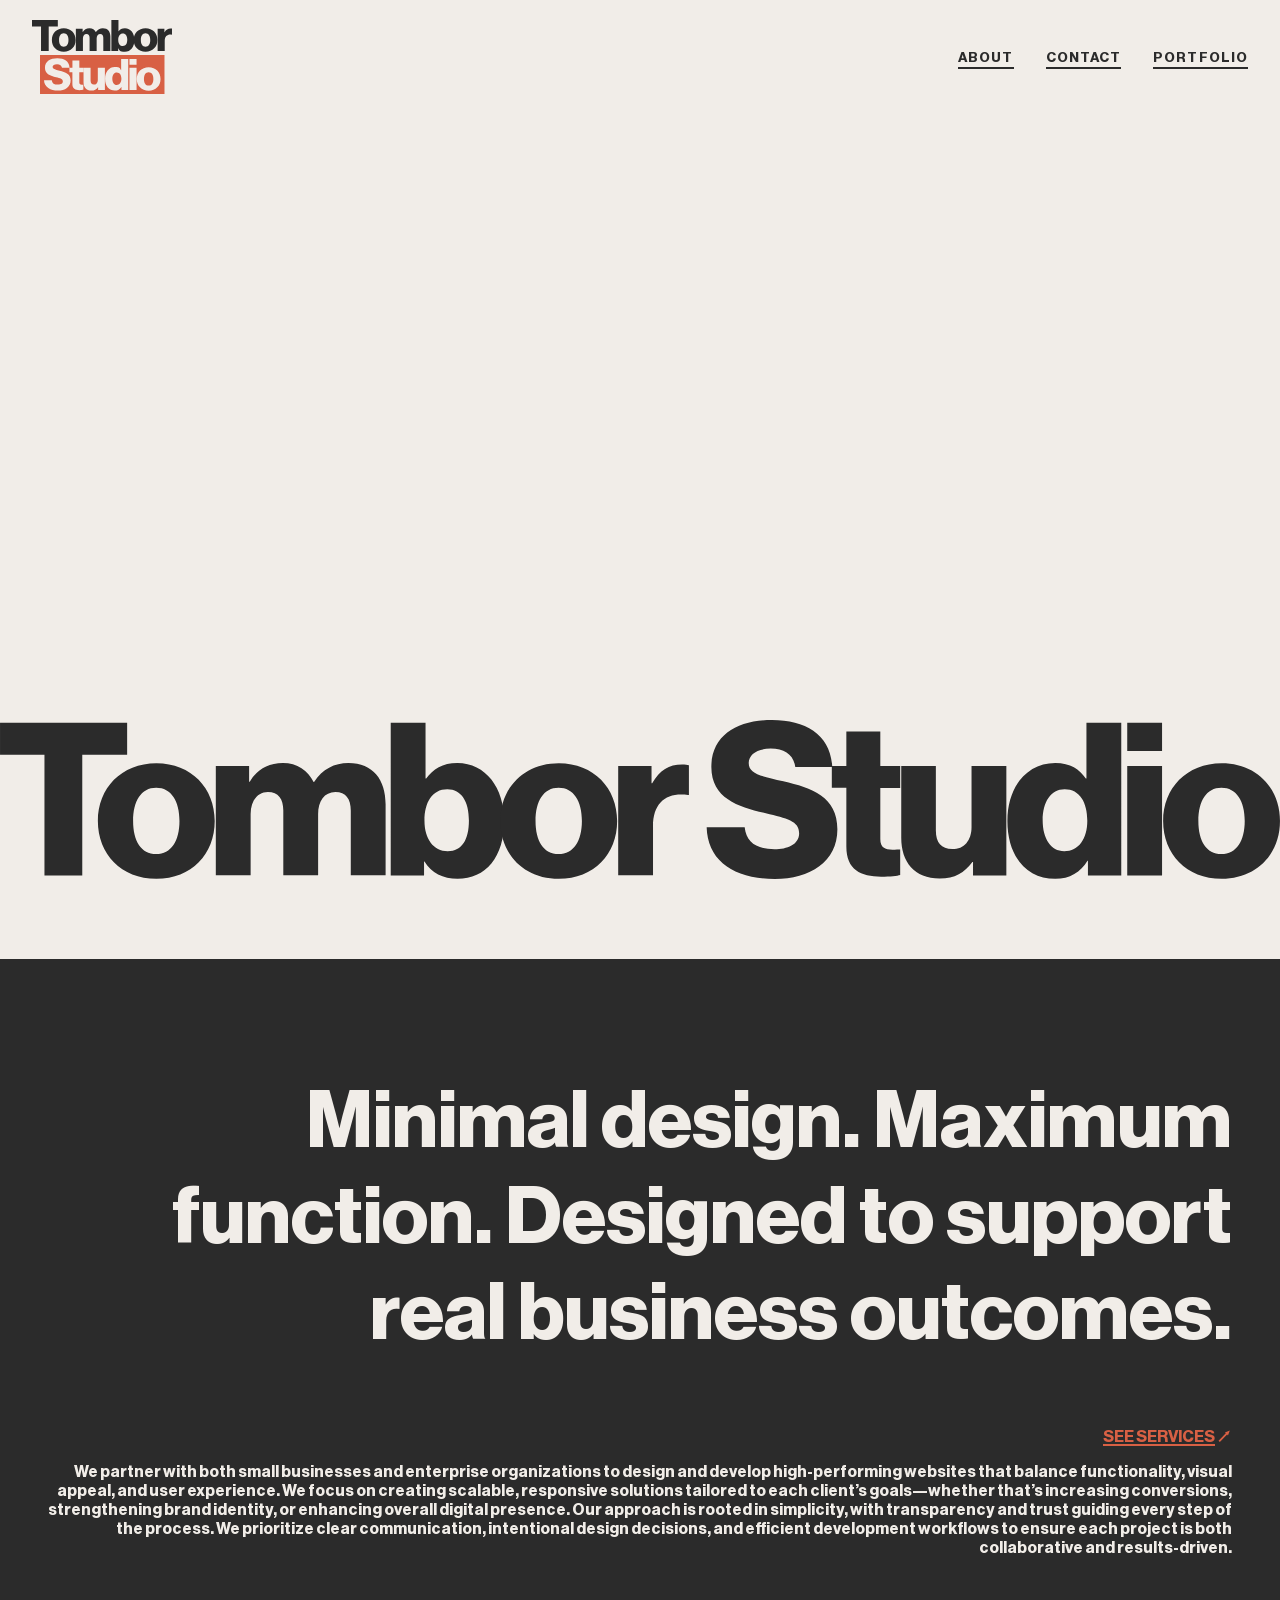
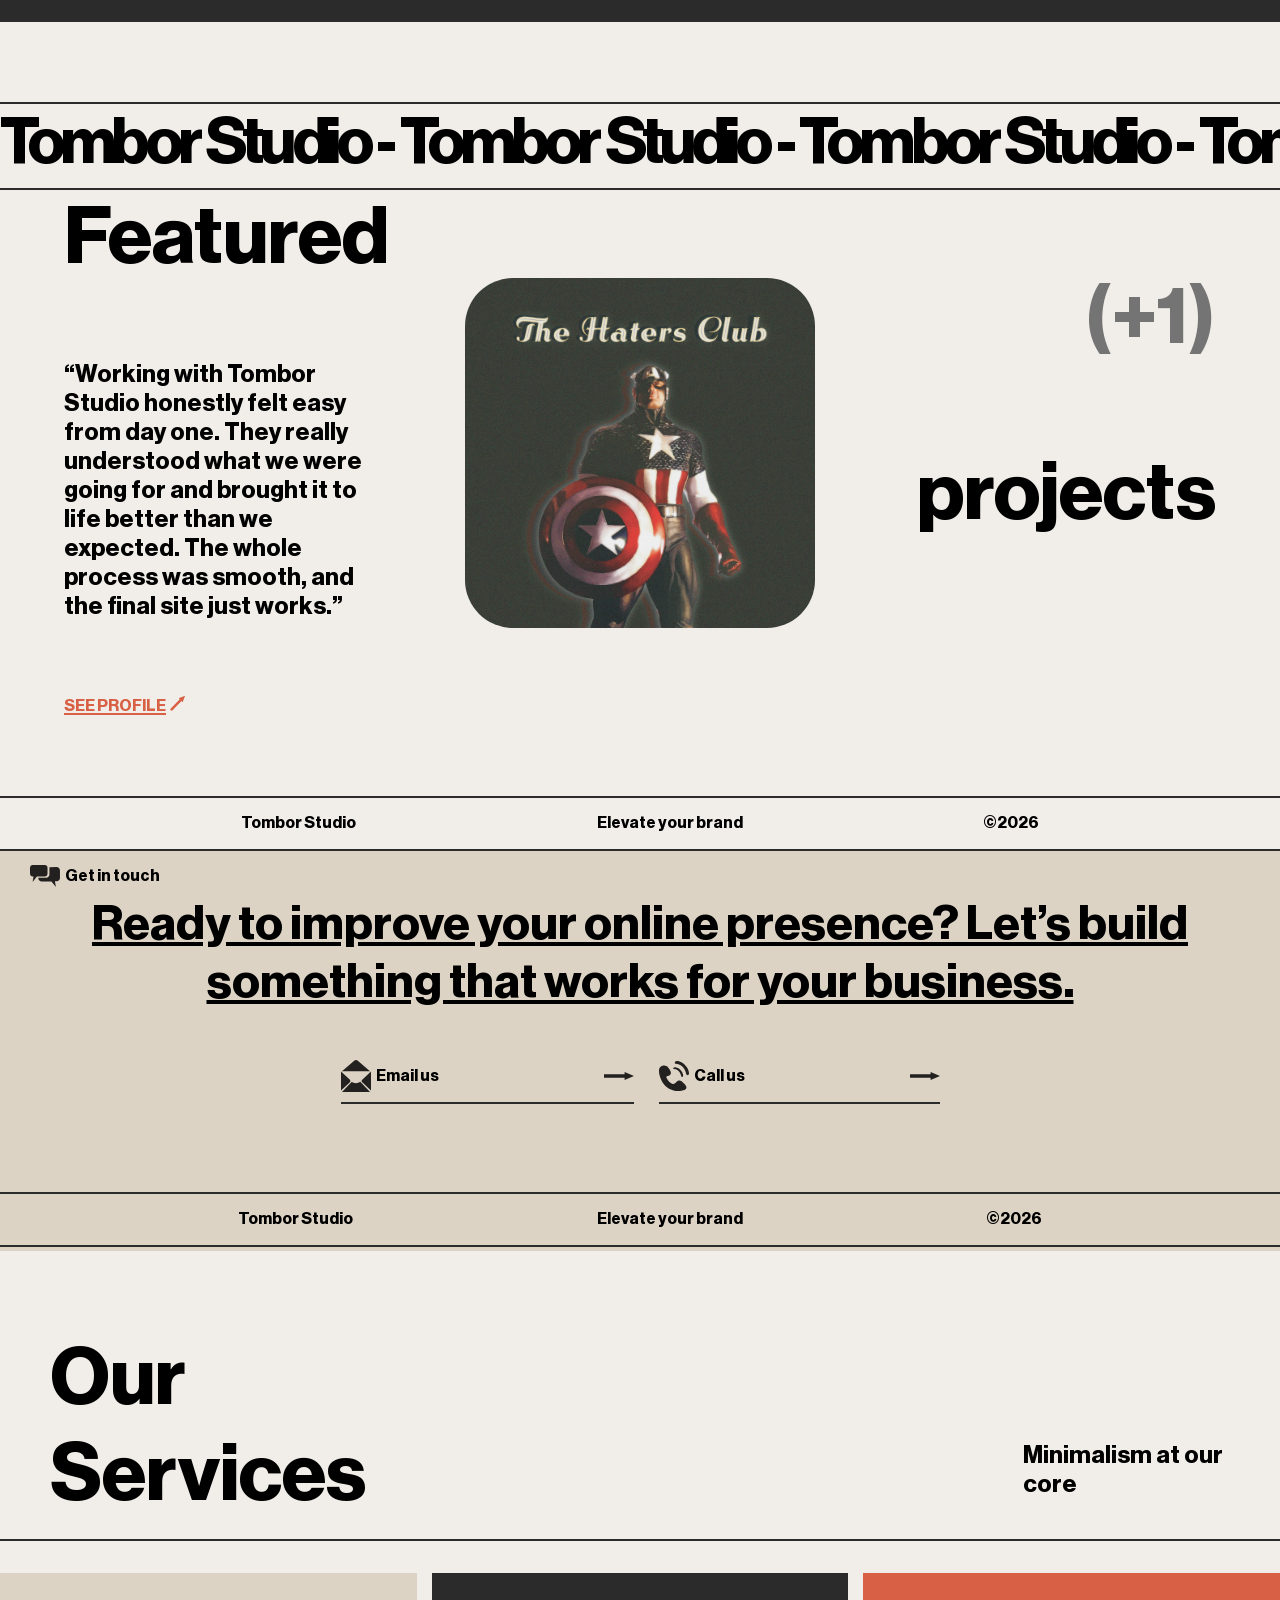
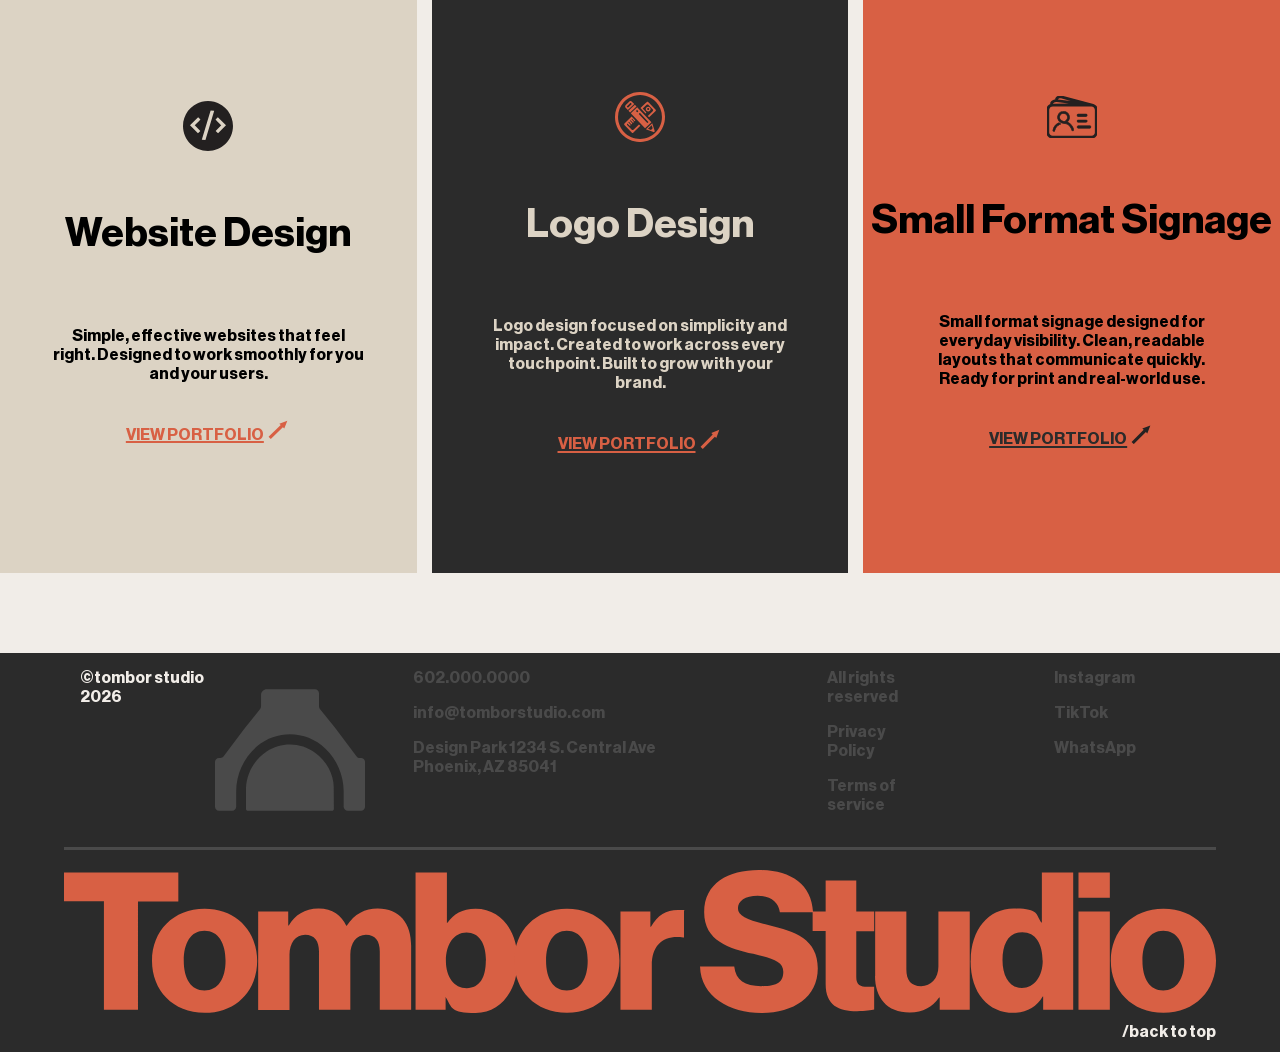
==== index.html @ 8de6cf7b "Local file project upload Contains bulk of branding elements, fonts, and other visual elements that " ====
<!DOCTYPE html>
<html lang="en">
<head>
    <meta charset="UTF-8">
    <link rel="stylesheet" href="/css/styles.css">
    <link rel="stylesheet" href="/css/layout.css">
    <link rel="stylesheet" href="/css/home.css">
    <meta name="viewport" content="width=device-width, initial-scale=1.0">
    <title>Tombor Studio</title>
</head>
<body>
    <nav>
        <div id="nav-div-container">
            <a href="index.html" class="logo-nav"><img src="/branding/Alternate/TS - Alternate.svg" alt="Tombor Studio Logo"> </a>
            <ul>
                <li><a href="about.html" class="navLinks">About</a></li>
                <li><a href="contact.html" class="navLinks">Contact</a></li>
                <li><a href="portfolio.html" class="navLinks">Portfolio</a></li>
            </ul>
        </div>
    </nav>
    <main>
        <section>
            <div class="container" id="hero-container">
                <img src="branding/Text/TS - Text.svg" id="hero-image">
            </div>
        </section>
        <section>
            <div class="container" id="CTA-header">
                <h1>Minimal design. Maximum function. Designed to support real business outcomes.</h1>
                <span>
                    <a class="orange-link" href="services.html">SEE SERVICES</a>
                    <img src="icons/Red Arrow - Crooked.svg" alt="crooked arrow">
                </span>
                <p> We partner with both small businesses and enterprise organizations to design and develop high-performing websites that balance functionality, visual appeal, and user experience. We focus on creating scalable, responsive solutions tailored to each client’s goals—whether that’s increasing conversions, strengthening brand identity, or enhancing overall digital presence.
                    Our approach is rooted in simplicity, with transparency and trust guiding every step of the process. We prioritize clear communication, intentional design decisions, and efficient development workflows to ensure each project is both collaborative and results-driven.
                </p>

            </div>

        </section>
        <section class="ticker" aria-label="Scrolling label">
          <div class="ticker__track">
            Tombor Studio - Tombor Studio - Tombor Studio - Tombor Studio -
            Tombor Studio - Tombor Studio -
          </div>
        </section>

        <section>
            <div class="container" id="testimonials-container">
                <div id="test-col1">
                    <h1>Featured</h1>
                    <p>“Working with Tombor Studio honestly felt easy from day one.
                        They really understood what we were going for and brought it to life better than we expected.
                        The whole process was smooth, and the final site just works.”</p>
                    
                    <span>
                        <a  class="orange-link" href="portfolio.html">SEE PROFILE</a>
                        <img src="icons/Red Arrow - Crooked.svg" alt="crooked arrow">
                    </span>
                </div>
                <div id="test-col2">
                    <img src="/testimonialImages/Cap.png" alt="testimonial logo">
                </div>

                <div id="test-col3">
                    <p>(+1)</p>
                    <h1>projects</h1>

                </div>

            </div>
                <span class="container-stamp" id="stamp-testimonial">
                    <p>Tombor Studio</p>
                    <p>Elevate your brand</p>
                    <p>©2026</p>
                </span>
        </section>

        <section>
            <div class="container" id="CTA-container">
                <span id="left-align-head">
                    <img class="icons" src="icons/text.svg" alt="text icon">
                    <p>Get in touch</p>
                </span>
                <h1> Ready to improve your online presence? Let’s build something that works for your business.</h1>
                <div id="contact-link">
                    <div>
                        <span>
                            <img class="icons" src="icons/email.svg" alt="email icon">
                            <p>Email us</p>
                            <img  class="icons"src="icons/Arrow.svg" alt="phone icon">
                        </span>
                    </div>

                    <div>
                        <span>
                            <img class="icons" src="icons/phone.svg" alt="phone icon">
                            <p>Call us</p>
                            <img class="icons" src="icons/Arrow.svg" alt="Arrow Icon">
                        </span>
                    </div>
                </div>
                <span class="container-stamp">
                    <p>Tombor Studio</p>
                    <p>Elevate your brand</p>
                    <p>©2026</p>
                </span>
            </div>

        </section>

        <section>
            <div class="container" id="services-container">
                
                <div id="card-header">
                    <h1>Our Services</h1>
                    <p>Minimalism at our core</p>
                </div>
                <div id="card-container">
                    <div class="card" id="card1">
                        <span>
                            <img src="icons/Website.svg" style="width:50px;" alt="website icon">
                        </span>
                        <h2>Website Design</h2>
                        <p>Simple, effective websites that feel right. Designed to work smoothly for you and your users.</p>
                        
                        <span>
                            <a  class="orange-link" href="#"> VIEW PORTFOLIO</a>
                            <img src="icons/Red Arrow - Crooked.svg" style="width: 25px;" alt="arrow icon">
                        </span>
                    </div>

                    <div class="card" id="card2">
                        <span>
                            <img src="icons/Logo Design.svg" style="width:50px;" alt="website icon">
                        </span>
                        <h2>Logo Design</h2>
                        <p>Logo design focused on simplicity and impact.
                            Created to work across every touchpoint.
                            Built to grow with your brand.</p>
                        
                        <span>
                            <a class="orange-link" href="portfolio.html"> VIEW PORTFOLIO</a>
                            <img src="icons/Red Arrow - Crooked.svg" style="width: 25px;" alt="arrow icon">
                        </span>
                    </div>

                    <div class="card" id="card3">
                        <span>
                            <img src="icons/card.svg" style="width:50px;" alt="website icon">
                        </span>
                        <h2>Small Format Signage</h2>
                        <p>Small format signage designed for everyday visibility.
                            Clean, readable layouts that communicate quickly.
                            Ready for print and real-world use.</p>
                        
                        <span>
                            <a class="orange-link" href="#"> VIEW PORTFOLIO</a>
                            <img src="icons/Arrow - crooked.svg" style="width: 25px;" alt="arrow icon">
                        </span>
                    </div>
                </div>
            </div>
        </section>

    </main>
    <footer>
        <div id="footer-div-container">
            <div id="upper-footer">
                <p id="cr-footer">©tombor studio 2026</p>
                <img src="branding/Icon/TS - Icon - mono.svg" alt="Tombor Studio icon">
                <ul>
                    <li>602.000.0000</li>
                    <li>info@tomborstudio.com</li>
                    <li>Design Park 1234 S. Central Ave Phoenix, AZ 85041</li>
                </ul>
                <ul>
                    <li>All rights reserved</li>
                    <li>Privacy Policy</li>
                    <li>Terms of service</li>
                </ul>

                <ul>
                    <li><a href="#">Instagram</a></li>
                    <li><a href="#">TikTok</a></li>
                    <li><a href="#">WhatsApp</a></li>
                </ul>
            </div>
            <div id="lower-footer">
                <img src="branding/Text/TS - Text - red.svg" alt="Tombor Studio txt logo">
                <a href="#">/back to top</a>
            </div>
        </div>
    </footer>
    
</body>
</html>
---- css/styles.css ----
@charset "utf-8";

/* Fonts */

@font-face {
    font-family: "Riant Display";
    src: url("/fonts/Riant/RiantDisplay-Regular-TRIAL.otf") format("opentype");
}

@font-face {
    font-family: "Neue Haas";
    src: url("/fonts/NeueHaas/NeueHaasDisplayBlack.ttf") format("truetype");
}


@font-face {
    font-family: "Neue Haas";
    src: url("/fonts/NeueHaas/NeueHaasDisplayBold.ttf") format("truetype");
}

/* Page Design Foundation */

body {
    background-color: #F1EDE8;
    font-family: "Neue Haas", sans-serif;    
    margin: 0;
}

.orange-link {
    color: #D86044;
    text-decoration-thickness: 2px;
    text-underline-offset: 2px;
}


/* NAV STYLING */

.logo-nav img {
    width: 100%;
    display: block;
}

/* LINKS */
.navLinks {
    font-size: 0.85rem;
    font-weight: 800;
    text-transform: uppercase;
    letter-spacing: 0.08em;

    color: #2B2B2B;
    text-decoration: none;

    border-bottom: 2px solid #2b2b2b;
    padding-bottom: 0.2rem;

    transition: color 0.2s ease, border-color 0.2s ease;
}

.navLinks:hover {
    color: #D86044;
    border-bottom-color: #D86044;
}

/* HERO SECTION */ 

#hero-container {
    display: flex;
    align-items: end;
    height: 85vh;
}

#hero-image{
    width:90%;
}

/* CTA Header */

#CTA-header {
    background-color: #2B2B2B;
    color: #F1EDE8;
}

#CTA-header h1 {
    font-size: 500%;
}

#CTA-header p{
    height: 20%;
}

#CTA-header span img {
    width: 15px;
}

.container-stamp {
    display: flex;
}

/* Testimonials Styles */

#testimonials-container h1 {
    font-size: 500%;
    margin: 0;
}

#test-col1 span img {
    width: 20px;
}

#test-col1 p {
    font-size: 150%;
}

#test-col2 img {
    width: 350px;
    border-radius: 3em;
}

#test-col3 p {
    color: #747474;
    font-size: 500%
}
#stamp-testimonial {
    width: 100%;
    border-top: 2px solid #2B2B2B;
    border-bottom: 2px solid #2B2B2B;
}

/* CTA container */

#CTA-container {
    background-color: #DCD3C4;
    position: relative;
}

#CTA-container .container-stamp {
    border-top: 2px solid #2B2B2B;
    border-bottom: 2px solid #2B2B2B;
}

#CTA-container h1 {
    font-size: 300%;
    text-align: center;
    text-decoration: underline;
}

#CTA-container #left-align-head {
    position: absolute;
    top: 0;
    left: 30px;
}

#contact-link div {
    border-bottom: solid 2px #2B2B2B;
    margin-bottom: .5em;
}

#contact-link img:last-of-type {
    padding-left: 10em;
}

.icons {
    width: 30px;
}

/*Services Styles */

#card-header h1 {
    font-size: 500%;
    margin: 0 0 0 50px;
}
#card-header p {
    font-size: 150%;
    padding-left: 20em;
}

#card-header {
    border-bottom: #2B2B2B 2px solid;
    margin-bottom: 2em;
}

.card h2 {
    font-size: 250%;
}


#card1 {
    background-color: #DCD3C4;
}

#card2 {
    background-color: #2B2B2B;
}

#card3 {
    background-color: #D86044;
}

#card2 {
    color: #DCD3C4;
}

#card3 a {
    color: #2B2B2B;
}

/* Footer Styles */

footer {
    background-color: #2B2B2B;
}
/* Upper Footer Styles */

#cr-footer {
    color: #F1EDE8;
    margin-left: 1em;
}
footer ul {
    padding-right: 5em;
}

footer ul li {
    color: #4A4A4A;
    list-style-type: none;
    margin-bottom: 1em;
}
footer a {
    color: #4A4A4A;
    text-decoration: none;
}

#upper-footer {
    border-bottom: 3px solid #4A4A4A;
}

#upper-footer img {
    width: 150px;
    padding: 1em .5em;
}

/* Lower Footer Styles */

footer #lower-footer a {
    color: #F1EDE8;
    align-self: flex-end;
    margin-bottom: 10px;
}
---- css/layout.css ----
/* Nav Styles */ 

nav {
    width: 100%;
}

#nav-div-container {
    display: flex;
    justify-content: space-between;
    align-items: center;

    max-width: 1800px;
    margin: 0 auto;
    padding: 1.25rem 2rem;
}

/* LOGO */
.logo-nav {
    display: block;
    width: 140px;
}

/* NAV LIST */
#nav-div-container ul {
    display: flex;
    gap: 2rem;

    list-style: none;
    margin: 0;
    padding: 0;
}

/* Sub Page header */

#sub-page-header {
    display: flex;
    justify-content: flex-start;
    margin:0;
}

#sub-page-header h1{
    font-size: clamp(4rem, 12vw, 10rem);
}

/* Hero Section */

.container{
    display: flex;
    justify-content: center;
    margin-bottom: 5rem;
}

#hero-container img {
    width: min(100%, 1500px);
    height: auto;
}

/* CTA Header Styles */ 

#CTA-header {
    padding: 3em;
    display: flex;
    flex-direction: column;
    text-align: right;
}

#CTA-header #container-stamp {
    padding: 0em;
}

/* Testimonials Styles */

#tesimonials-container {
    display: flex;
    width: 100%;
    align-items: center;
    justify-content: center;
    gap: 10px;

}

/* ticker Scroll */
.ticker {
  overflow: hidden;
  border-top: 2px solid #2b2b2b;
  border-bottom: 2px solid #2b2b2b;
  margin-top: 0.45rem;
}

.ticker__track {
  white-space: nowrap;
  padding: 0.1rem 0 0.35rem;
  font-size: clamp(2.75rem, 5vw, 5.8rem);
  font-weight: 900;
  letter-spacing: -0.06em;
  animation: ticker-scroll 20s linear infinite;
}

@keyframes ticker-scroll {
  from {
    transform: translateX(0);
  }
  to {
    transform: translateX(-35%);
  }
}

#test-col1 {
    display: flex;
    flex-direction: column;
    gap: 50px;
    text-align: left;
    width: 25%;

}

#test-col2 {
    display: flex;
    flex-direction: column;
    align-items: center;
    justify-content: center;
    width: 40%;
}

#test-col3 {
    display: flex;
    flex-direction: column;
    text-align: right;
    width: 25%;
}

/* CTA Container */

#CTA-container {
    display: flex;
    flex-direction: column;
    align-items: center;
    justify-content: center;
    width: 100%;
    height: 400px;
}


#contact-link {
    display: flex;
    align-items: center;
    gap: 25px;

    margin-bottom: 5em;
}

#CTA-container span {
    display: flex;
    align-items: center;
    justify-content: space-evenly;
    gap: 5px;
}

/*Services Styles */

#services-container {
    display: flex;
    flex-direction: column;
}

#services-container #card-header {
    display: flex;
    align-items: flex-end;
    justify-content: space-around;
    gap: 2rem;
    padding-bottom: 1rem;
}

#card-container {
    display: flex;
    flex-direction: row;
    align-items: center;
    justify-content: center;
    gap: 15px;
    width: 100%;
    margin: 0 auto;
    
}
.card {
    display: flex;
    flex-direction: column;
    align-items: center;
    gap:20px;
    justify-content: center;
    text-align: center;
    height:600px;
    width: 600px;
}

.card p {
    width: 75%;
} 

/* Footer Styles */

footer #footer-div-container {
    display: flex;
    justify-content: center;
    flex-direction: column;
    gap: 20px;
}

footer #upper-footer{
    width: 90%;
    display: flex;
    margin: auto;
    flex-direction: row;
    justify-content: space-evenly;
}

footer #lower-footer {
    width: 90%;
    display: flex;
    justify-content: center;
    align-items: flex-end;
    flex-direction: column;
    gap: 10px;
    margin: auto;
}

.container-stamp {
    display: flex;
    flex-direction: row;
    width: 100%;
    justify-content: space-evenly;
    border-top: 2px solid #F1EDE8;
    border-bottom: 2px solid #F1EDE8;

}

#portfolio-cta {
    margin-bottom: 5rem;
    padding: 4rem 2rem;
    background-color: #D86044;
    color: #ffffff;
    text-align: center;
    display: flex;
    flex-direction: column;
    align-items: center;
    gap: 1.25rem;
}

#portfolio-cta h2 {
    font-size: clamp(2.5rem, 6vw, 5rem);
    line-height: 0.95;
    letter-spacing: -0.05em;
}

#portfolio-cta p {
    max-width: 650px;
    font-size: 1.05rem;
    line-height: 1.6;
}

#portfolio-cta a {
    margin-top: 1rem;
    padding: 0.9rem 1.5rem;
    border: 1px solid #ffffff;
    color: #ffffff;
    text-decoration: none;
    text-transform: uppercase;
    font-size: 0.85rem;
    letter-spacing: 0.08em;
}

#portfolio-cta a:hover {
    background-color: #ffffff;
    color: #e7485e;
}


/* Tablet Layout */

@media (max-width: 1024px) {
    #nav-div-container {
        padding: 0 1.5em 1em;
        flex-wrap: wrap;
        gap: 1em;
    }

    #nav-div-container ul {
        width: 100%;
        justify-content: flex-end;
        gap: 1.25em;
        padding-right: 0;
    }

    #sub-page-header h1 {
        font-size: 700%;
        margin-left: .4em;
    }

    #CTA-header {
        padding: 2.5em 2em;
        text-align: left;
    }

    #tesimonials-container,
    #testimonials-container {
        flex-wrap: wrap;
        gap: 1em;
        padding: 0 2em;
        box-sizing: border-box;
    }

     #test-col1{
        width: 100%;
     }
   
    #test-col2 {
        width: 30%;
        padding-right: 2em;
    }
    #test-col3 {
        width: 30%;
        text-align: left;
        align-items: flex-start;
    }

    #card-container {
        flex-wrap: wrap;
        align-items: stretch;
        gap: 1.5em;
        padding: 0 2em;
        box-sizing: border-box;
    }

    .card {
        width: min(100%, 500px);
        height: auto;
        min-height: 420px;
        padding: 2em 1.5em;
        box-sizing: border-box;
    }

    #card-header {
        flex-direction: column;
        align-items: flex-start;
        gap: .75em;
        padding: 0 2em;
        box-sizing: border-box;
    }

    #CTA-container {
        height: auto;
        padding: 5em 2em 3em;
        box-sizing: border-box;
    }

    #contact-link {
        width: 100%;
        flex-wrap: wrap;
        justify-content: center;
        gap: 1.5em;
    }

    footer #upper-footer {
        flex-wrap: wrap;
        justify-content: flex-start;
        gap: 1.5em;
        padding: 2em;
        box-sizing: border-box;
    }

    footer #lower-footer {
        padding: 0 2em 1.5em;
        box-sizing: border-box;
    }

    .container-stamp {
        flex-wrap: wrap;
        gap: .5em 1.5em;
        padding: .75em 1em;
        box-sizing: border-box;
    }
}

/* Mobile Layout */

@media (max-width: 768px) {
    #nav-div-container {
        flex-direction: column;
        align-items: flex-start;
    }

    #nav-div-container ul {
        flex-direction: column;
        align-items: flex-start;
        gap: .75em;
    }

    #sub-page-header h1 {
        font-size: 400%;
        margin-left: .3em;
    }

    .container {
        margin-bottom: 24px;
    }

    #hero-container img {
        width: 100%;
        height: auto;
    }

    #CTA-header {
        padding: 2em 1.25em;
    }

    #CTA-container {
        padding: 4.5em 1.25em 2em;
    }

    #contact-link {
        flex-direction: column;
        align-items: stretch;
        gap: 1em;
        margin-bottom: 2.5em;
    }

    #services-container #card-header,
    #card-container,
    #tesimonials-container,
    #testimonials-container {
        padding-left: 1.25em;
        padding-right: 1.25em;
    }

    .card {
        width: 100%;
        min-height: 0;
        padding: 1.75em 1.25em;
    }

    footer #upper-footer,
    footer #lower-footer {
        padding-left: 1.25em;
        padding-right: 1.25em;
    }
}
---- css/home.css ----
/* HERO SECTION */ 

#hero-container {
    display: flex;
    align-items: end;
    height: 85vh;
}

#hero-image{

    width:90%;
}

/* CTA Header */

#CTA-header {
    background-color: #2B2B2B;
    color: #F1EDE8;
}

#CTA-header h1 {
    font-size: 500%;
}

#CTA-header p{
    height: 20%;
}

#CTA-header span img {
    width: 15px;
}

.container-stamp {
    display: flex;
}

/* Testimonials Styles */

#testimonials-container h1 {
    font-size: 500%;
    margin: 0;
}

#test-col1 span img {
    width: 20px;
}

#test-col1 p {
    font-size: 150%;
}

#test-col2 img {
    width: 350px;
    border-radius: 3em;
}

#test-col3 p {
    color: #747474;
    font-size: 500%
}
#stamp-testimonial {
    width: 100%;
    border-top: 2px solid #2B2B2B;
    border-bottom: 2px solid #2B2B2B;
}

/* CTA container */

#CTA-container {
    background-color: #DCD3C4;
    position: relative;
}

#CTA-container .container-stamp {
    border-top: 2px solid #2B2B2B;
    border-bottom: 2px solid #2B2B2B;
}

#CTA-container h1 {
    font-size: 300%;
    text-align: center;
    text-decoration: underline;
}

#CTA-container #left-align-head {
    position: absolute;
    top: 0;
    left: 30px;
}

#contact-link div {
    border-bottom: solid 2px #2B2B2B;
    margin-bottom: .5em;
}

#contact-link img:last-of-type {
    padding-left: 10em;
}

.icons {
    width: 30px;
}

/*Services Styles */

#card-header h1 {
    font-size: 500%;
    margin: 0 0 0 50px;
}
#card-header p {
    font-size: 150%;
    padding-left: 20em;
}

#card-header {
    border-bottom: #2B2B2B 2px solid;
    margin-bottom: 2em;
}

.card h2 {
    font-size: 250%;
}


#card1 {
    background-color: #DCD3C4;
}

#card2 {
    background-color: #2B2B2B;
}

#card3 {
    background-color: #D86044;
}

#card2 {
    color: #DCD3C4;
}

#card3 a {
    color: #2B2B2B;
}
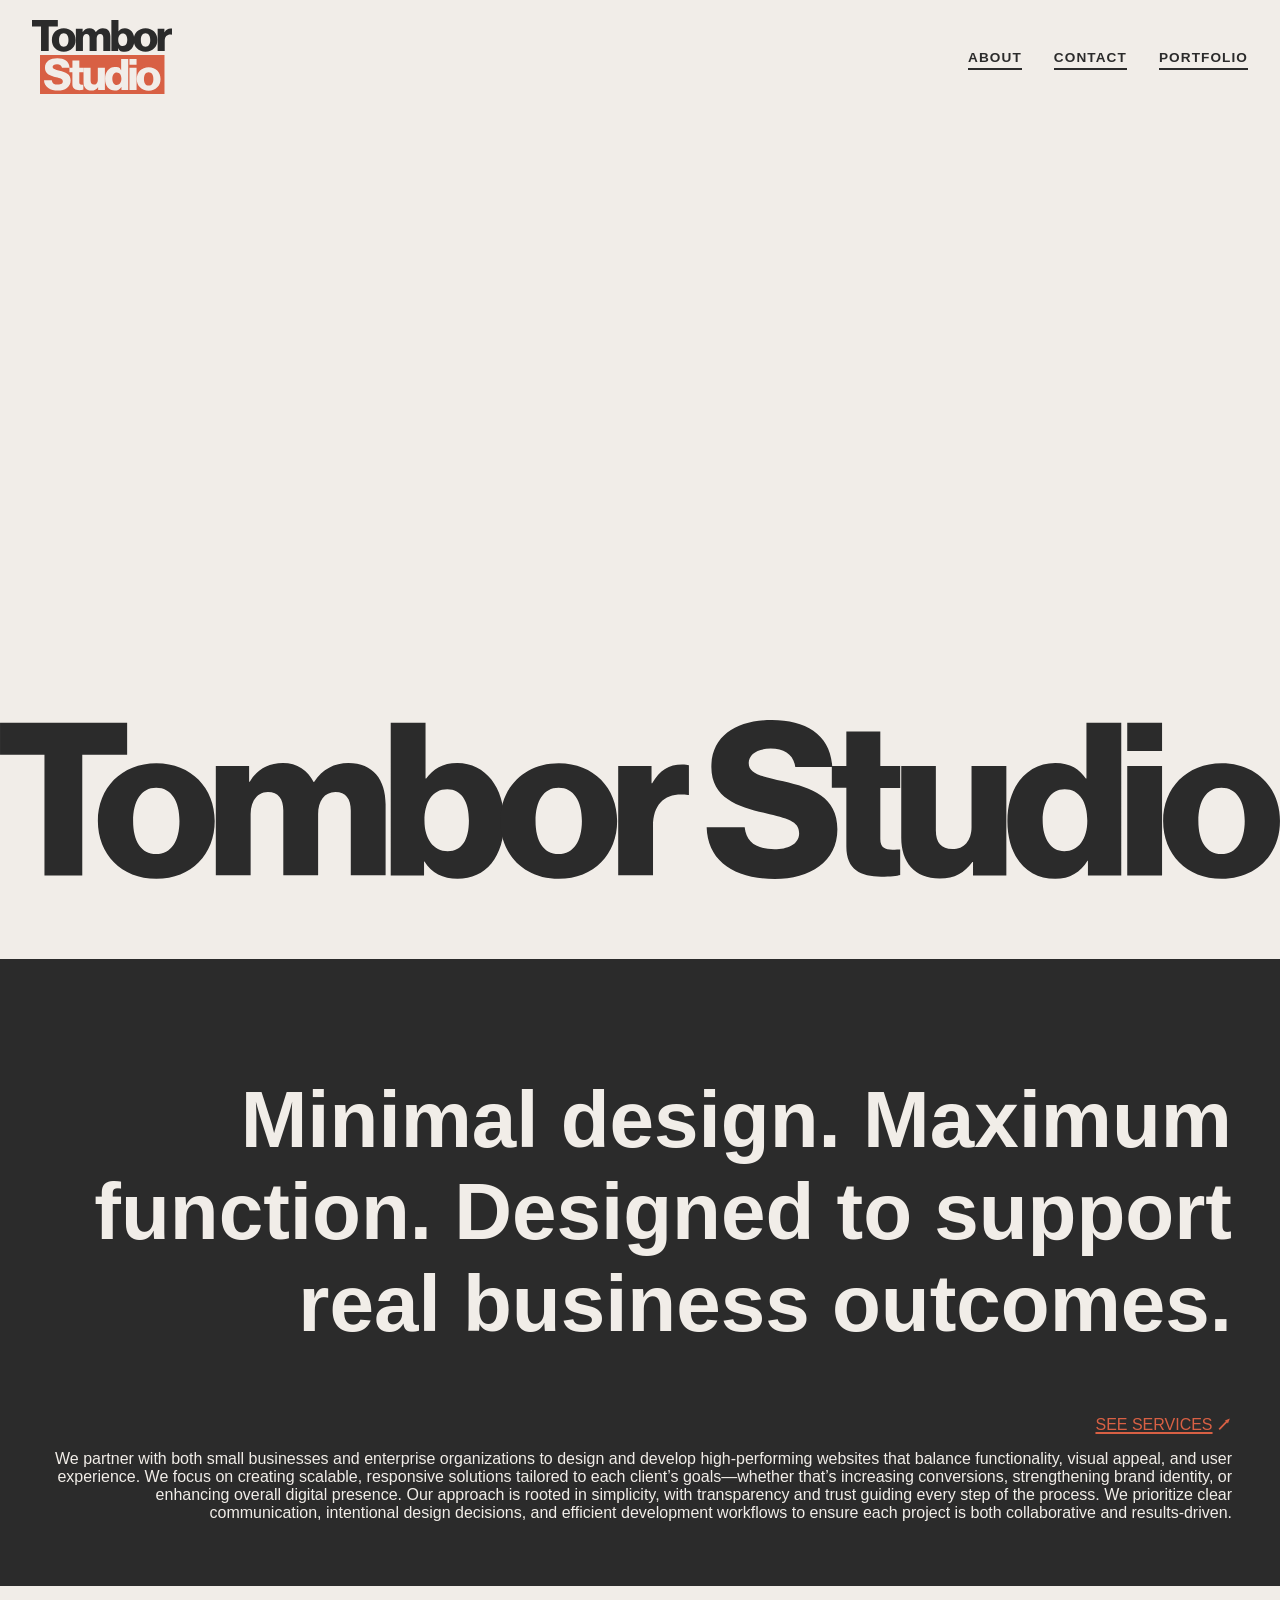
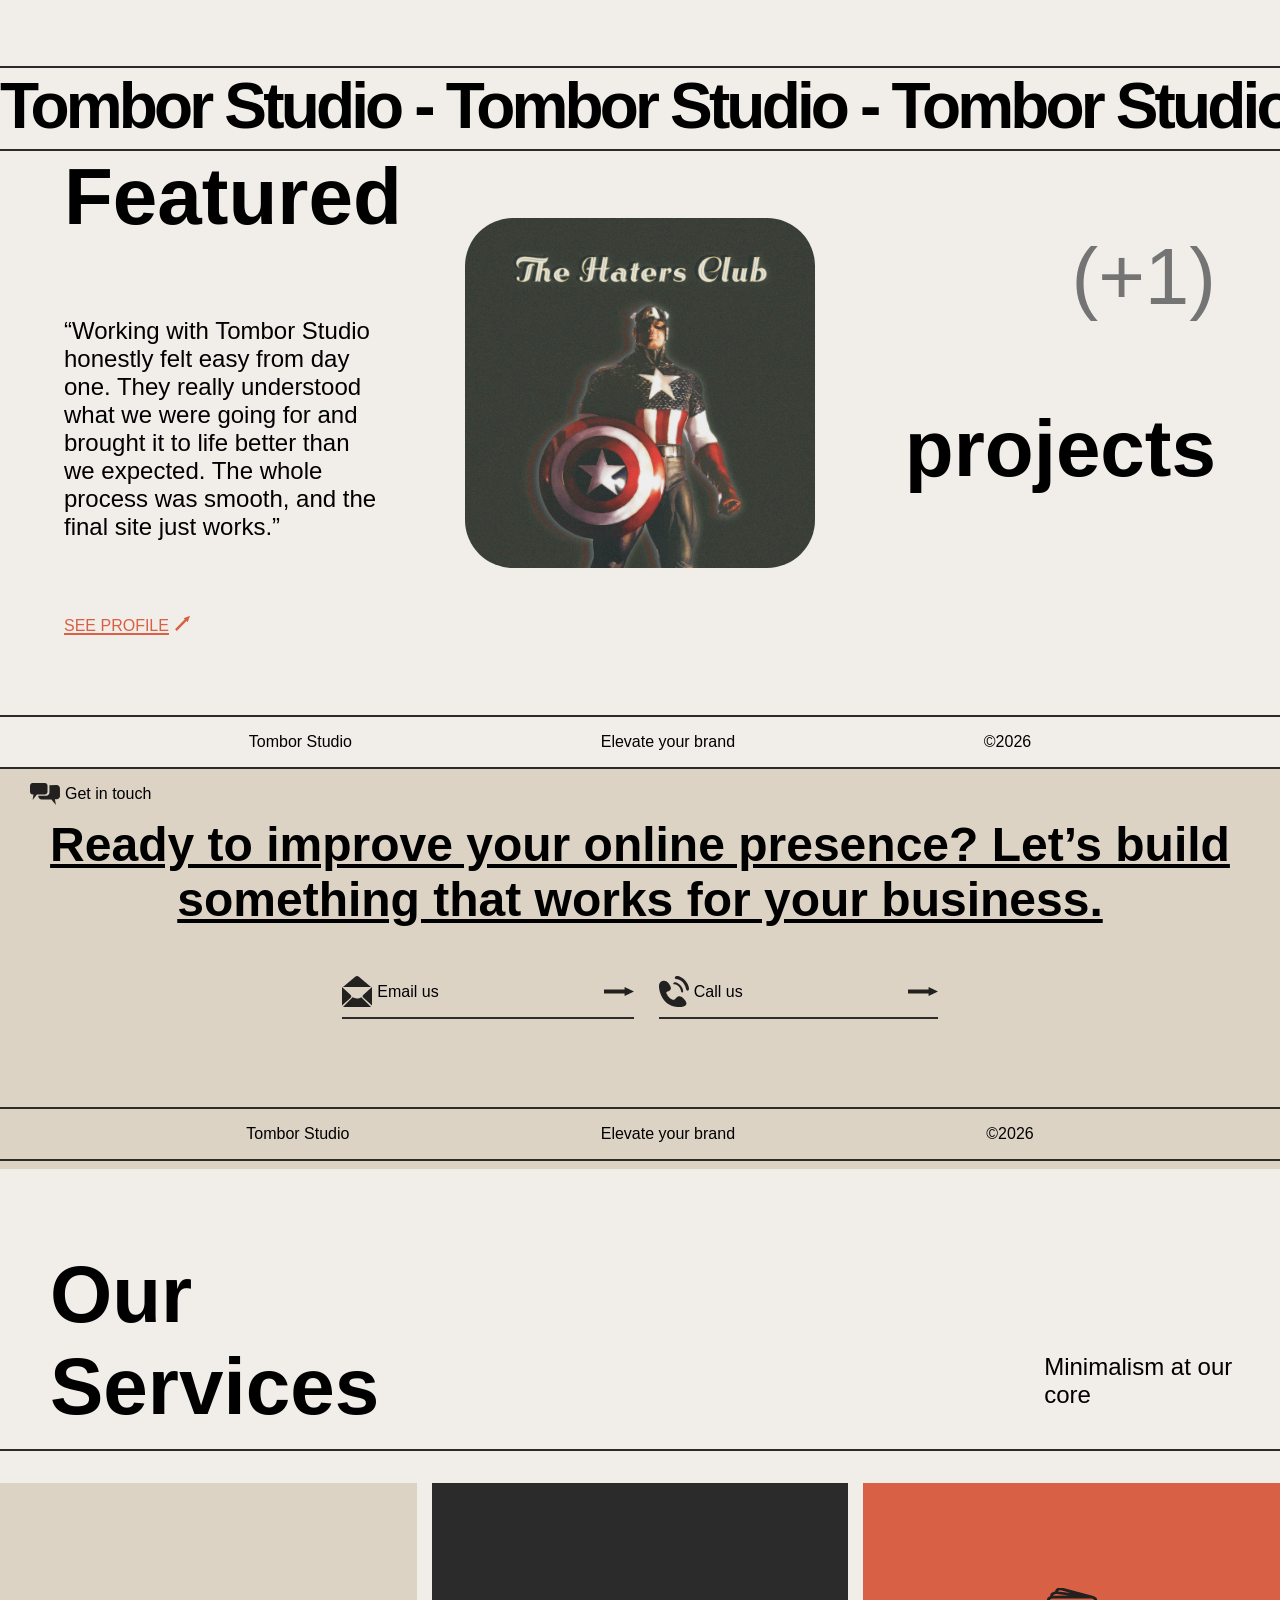
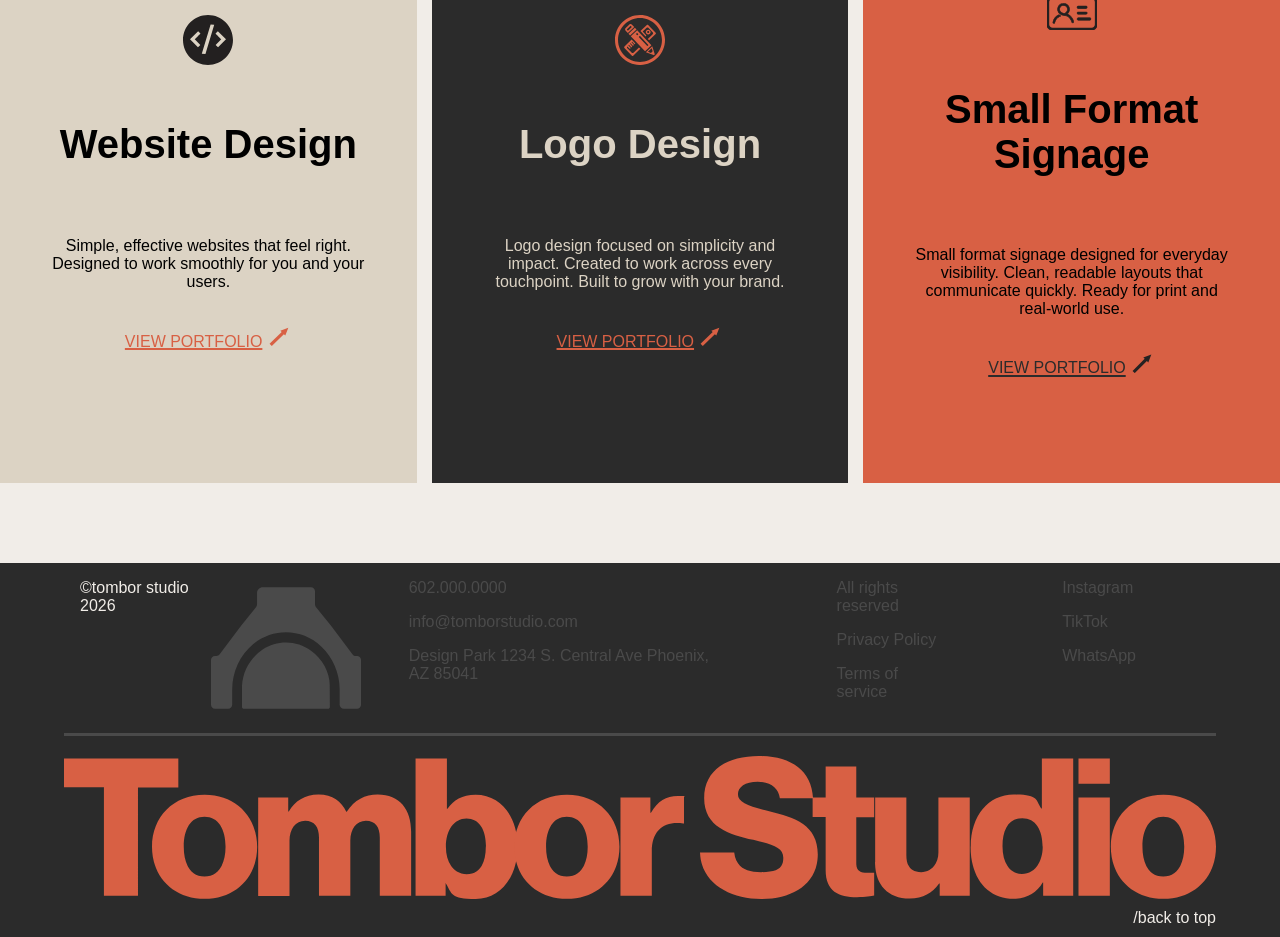
==== commit aba16008: "Update index.html" ====
--- a/index.html
+++ b/index.html
@@ -2,16 +2,16 @@
 <html lang="en">
 <head>
     <meta charset="UTF-8">
-    <link rel="stylesheet" href="/css/styles.css">
-    <link rel="stylesheet" href="/css/layout.css">
-    <link rel="stylesheet" href="/css/home.css">
+    <link rel="stylesheet" href="css/styles.css">
+    <link rel="stylesheet" href="css/layout.css">
+    <link rel="stylesheet" href="css/home.css">
     <meta name="viewport" content="width=device-width, initial-scale=1.0">
     <title>Tombor Studio</title>
 </head>
 <body>
     <nav>
         <div id="nav-div-container">
-            <a href="index.html" class="logo-nav"><img src="/branding/Alternate/TS - Alternate.svg" alt="Tombor Studio Logo"> </a>
+            <a href="index.html" class="logo-nav"><img src="branding/Alternate/TS - Alternate.svg" alt="Tombor Studio Logo"> </a>
             <ul>
                 <li><a href="about.html" class="navLinks">About</a></li>
                 <li><a href="contact.html" class="navLinks">Contact</a></li>
@@ -60,7 +60,7 @@
                     </span>
                 </div>
                 <div id="test-col2">
-                    <img src="/testimonialImages/Cap.png" alt="testimonial logo">
+                    <img src="testimonialImages/Cap.png" alt="testimonial logo">
                 </div>
 
                 <div id="test-col3">
@@ -195,4 +195,4 @@
     </footer>
     
 </body>
-</html>+</html>
--- a/css/styles.css
+++ b/css/styles.css
@@ -2,20 +2,17 @@
 
 /* Fonts */
 
-@font-face {
-    font-family: "Riant Display";
-    src: url("/fonts/Riant/RiantDisplay-Regular-TRIAL.otf") format("opentype");
-}
+
 
 @font-face {
     font-family: "Neue Haas";
-    src: url("/fonts/NeueHaas/NeueHaasDisplayBlack.ttf") format("truetype");
+    src: url("css/fonts/NeueHaas/NeueHaasDisplayBlack.ttf") format("truetype");
 }
 
 
 @font-face {
     font-family: "Neue Haas";
-    src: url("/fonts/NeueHaas/NeueHaasDisplayBold.ttf") format("truetype");
+    src: url("css/fonts/NeueHaas/NeueHaasDisplayBold.ttf") format("truetype");
 }
 
 /* Page Design Foundation */
@@ -244,4 +241,4 @@
     color: #F1EDE8;
     align-self: flex-end;
     margin-bottom: 10px;
-}+}
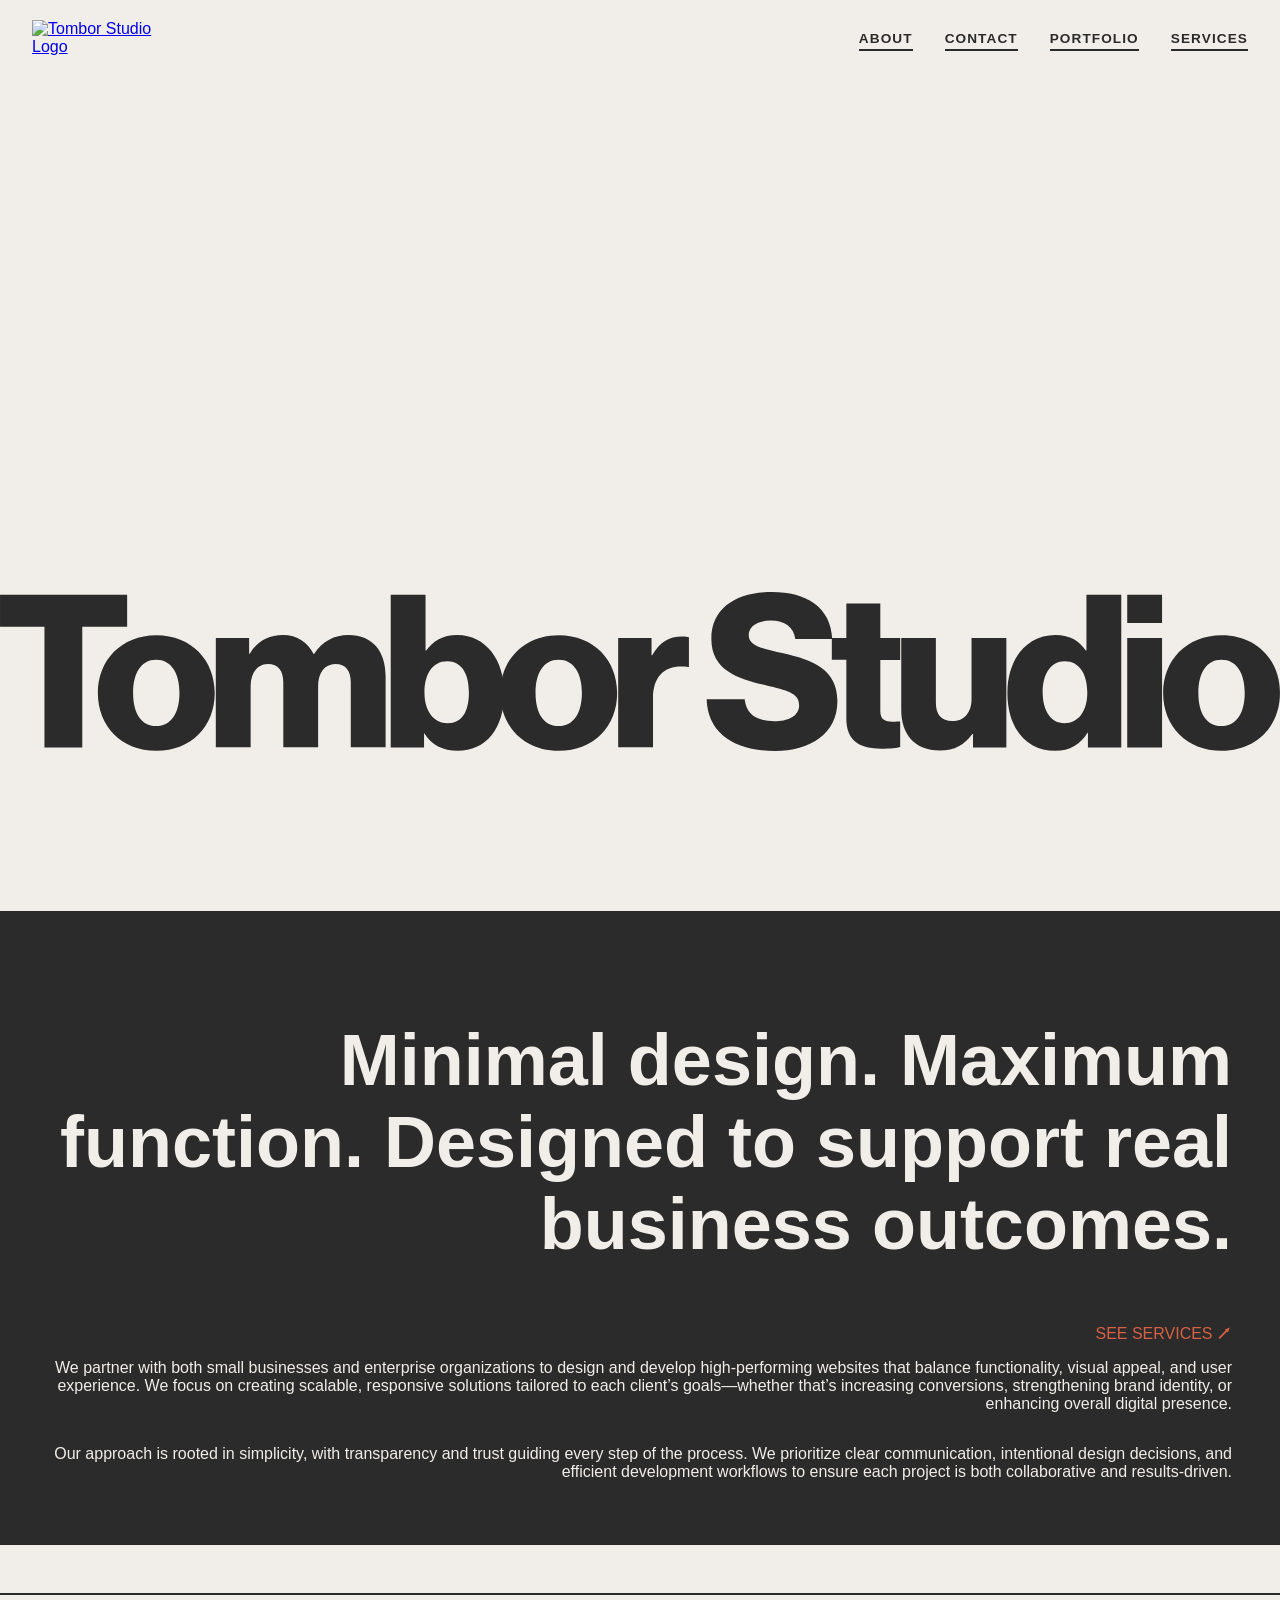
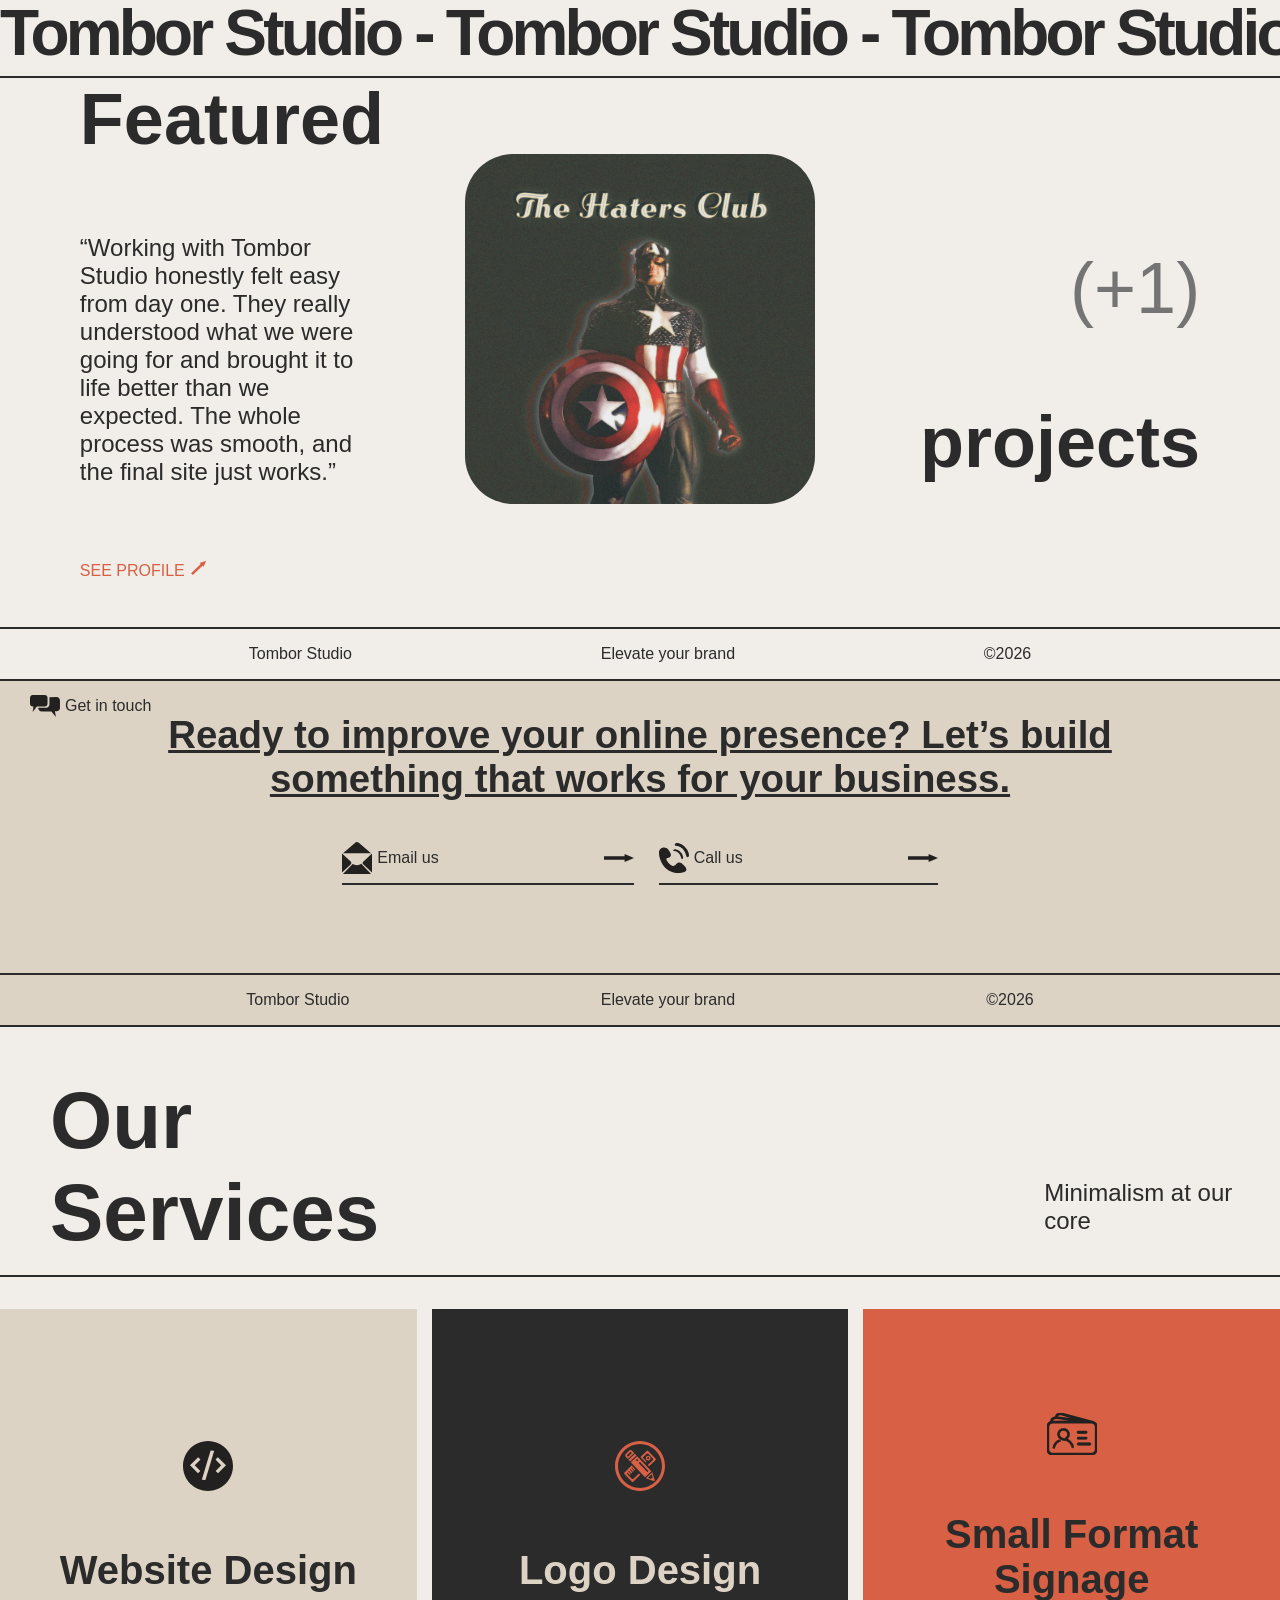
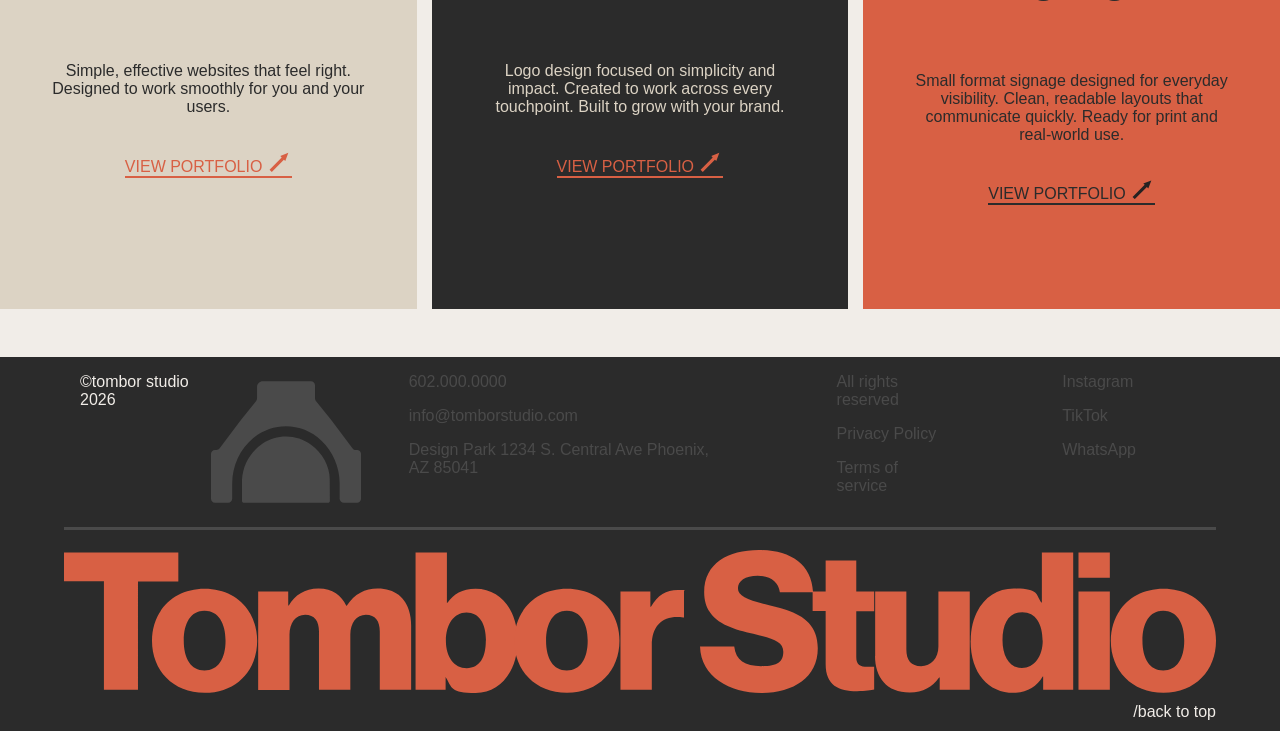
==== commit c304b61b: "Add files via upload" ====
--- a/index.html
+++ b/index.html
@@ -11,16 +11,17 @@
 <body>
     <nav>
         <div id="nav-div-container">
-            <a href="index.html" class="logo-nav"><img src="branding/Alternate/TS - Alternate.svg" alt="Tombor Studio Logo"> </a>
+            <a href="index.html" class="logo-nav"><img src="branding/Alternate/TS-Alternate.svg" alt="Tombor Studio Logo"> </a>
             <ul>
                 <li><a href="about.html" class="navLinks">About</a></li>
                 <li><a href="contact.html" class="navLinks">Contact</a></li>
                 <li><a href="portfolio.html" class="navLinks">Portfolio</a></li>
+                <li><a href="services.html" class="navLinks">Services</a></li>
             </ul>
         </div>
     </nav>
     <main>
-        <section>
+        <section class="hero">
             <div class="container" id="hero-container">
                 <img src="branding/Text/TS - Text.svg" id="hero-image">
             </div>
@@ -33,8 +34,8 @@
                     <img src="icons/Red Arrow - Crooked.svg" alt="crooked arrow">
                 </span>
                 <p> We partner with both small businesses and enterprise organizations to design and develop high-performing websites that balance functionality, visual appeal, and user experience. We focus on creating scalable, responsive solutions tailored to each client’s goals—whether that’s increasing conversions, strengthening brand identity, or enhancing overall digital presence.
-                    Our approach is rooted in simplicity, with transparency and trust guiding every step of the process. We prioritize clear communication, intentional design decisions, and efficient development workflows to ensure each project is both collaborative and results-driven.
                 </p>
+                <p>                    Our approach is rooted in simplicity, with transparency and trust guiding every step of the process. We prioritize clear communication, intentional design decisions, and efficient development workflows to ensure each project is both collaborative and results-driven.</p>
 
             </div>
 
@@ -85,21 +86,23 @@
                 </span>
                 <h1> Ready to improve your online presence? Let’s build something that works for your business.</h1>
                 <div id="contact-link">
-                    <div>
+                    <a href="mailto:thomasitoborbon12@gmail.com">
                         <span>
                             <img class="icons" src="icons/email.svg" alt="email icon">
                             <p>Email us</p>
                             <img  class="icons"src="icons/Arrow.svg" alt="phone icon">
                         </span>
-                    </div>
-
-                    <div>
+                    </a>
+
+                    <a href="tel:+16022439911">
                         <span>
                             <img class="icons" src="icons/phone.svg" alt="phone icon">
                             <p>Call us</p>
                             <img class="icons" src="icons/Arrow.svg" alt="Arrow Icon">
                         </span>
-                    </div>
+                    </a>
+
+                    
                 </div>
                 <span class="container-stamp">
                     <p>Tombor Studio</p>
@@ -125,7 +128,7 @@
                         <h2>Website Design</h2>
                         <p>Simple, effective websites that feel right. Designed to work smoothly for you and your users.</p>
                         
-                        <span>
+                        <span class="card-link">
                             <a  class="orange-link" href="#"> VIEW PORTFOLIO</a>
                             <img src="icons/Red Arrow - Crooked.svg" style="width: 25px;" alt="arrow icon">
                         </span>
@@ -140,14 +143,14 @@
                             Created to work across every touchpoint.
                             Built to grow with your brand.</p>
                         
-                        <span>
+                        <span class="card-link">
                             <a class="orange-link" href="portfolio.html"> VIEW PORTFOLIO</a>
                             <img src="icons/Red Arrow - Crooked.svg" style="width: 25px;" alt="arrow icon">
                         </span>
                     </div>
 
                     <div class="card" id="card3">
-                        <span>
+                        <span >
                             <img src="icons/card.svg" style="width:50px;" alt="website icon">
                         </span>
                         <h2>Small Format Signage</h2>
@@ -155,7 +158,7 @@
                             Clean, readable layouts that communicate quickly.
                             Ready for print and real-world use.</p>
                         
-                        <span>
+                        <span class="card-link">
                             <a class="orange-link" href="#"> VIEW PORTFOLIO</a>
                             <img src="icons/Arrow - crooked.svg" style="width: 25px;" alt="arrow icon">
                         </span>
@@ -195,4 +198,4 @@
     </footer>
     
 </body>
-</html>
+</html>
--- a/css/styles.css
+++ b/css/styles.css
@@ -1,18 +1,17 @@
 @charset "utf-8";
 
 /* Fonts */
-
 
 
 @font-face {
     font-family: "Neue Haas";
-    src: url("css/fonts/NeueHaas/NeueHaasDisplayBlack.ttf") format("truetype");
+    src: url("/fonts/NeueHaas/NeueHaasDisplayBlack.ttf") format("truetype");
 }
 
 
 @font-face {
     font-family: "Neue Haas";
-    src: url("css/fonts/NeueHaas/NeueHaasDisplayBold.ttf") format("truetype");
+    src: url("/fonts/NeueHaas/NeueHaasDisplayBold.ttf") format("truetype");
 }
 
 /* Page Design Foundation */
@@ -21,12 +20,25 @@
     background-color: #F1EDE8;
     font-family: "Neue Haas", sans-serif;    
     margin: 0;
+    color: #2B2B2B;
 }
 
 .orange-link {
     color: #D86044;
-    text-decoration-thickness: 2px;
-    text-underline-offset: 2px;
+    text-decoration: none;
+    
+
+}
+
+.card-link{
+    border-bottom: 2px solid #2b2b2b;
+    border-bottom-color: #D86044;
+}
+
+.card-link:hover{
+    transition: color 0.2s ease, border-color 0.2s ease;
+    border-bottom-color: white ;
+
 }
 
 
@@ -58,70 +70,6 @@
     border-bottom-color: #D86044;
 }
 
-/* HERO SECTION */ 
-
-#hero-container {
-    display: flex;
-    align-items: end;
-    height: 85vh;
-}
-
-#hero-image{
-    width:90%;
-}
-
-/* CTA Header */
-
-#CTA-header {
-    background-color: #2B2B2B;
-    color: #F1EDE8;
-}
-
-#CTA-header h1 {
-    font-size: 500%;
-}
-
-#CTA-header p{
-    height: 20%;
-}
-
-#CTA-header span img {
-    width: 15px;
-}
-
-.container-stamp {
-    display: flex;
-}
-
-/* Testimonials Styles */
-
-#testimonials-container h1 {
-    font-size: 500%;
-    margin: 0;
-}
-
-#test-col1 span img {
-    width: 20px;
-}
-
-#test-col1 p {
-    font-size: 150%;
-}
-
-#test-col2 img {
-    width: 350px;
-    border-radius: 3em;
-}
-
-#test-col3 p {
-    color: #747474;
-    font-size: 500%
-}
-#stamp-testimonial {
-    width: 100%;
-    border-top: 2px solid #2B2B2B;
-    border-bottom: 2px solid #2B2B2B;
-}
 
 /* CTA container */
 
@@ -136,10 +84,16 @@
 }
 
 #CTA-container h1 {
-    font-size: 300%;
+    font-size: clamp(2rem, 3vw, 4.5rem);
     text-align: center;
     text-decoration: underline;
-}
+    max-width: 80%;
+}
+
+#CTA-container p {
+    color: #2B2B2B;
+}
+
 
 #CTA-container #left-align-head {
     position: absolute;
@@ -147,9 +101,16 @@
     left: 30px;
 }
 
-#contact-link div {
+#contact-link a {
     border-bottom: solid 2px #2B2B2B;
     margin-bottom: .5em;
+    text-decoration: none;
+}
+
+#contact-link a:hover {
+    transition: color 0.2s ease, border-color 0.2s ease;
+    border-bottom: solid 2px #D86044;
+
 }
 
 #contact-link img:last-of-type {
@@ -199,6 +160,15 @@
 
 #card3 a {
     color: #2B2B2B;
+}
+
+#card3 .card-link {
+    border-bottom: solid 2px #2B2B2B ;
+}
+
+#card3 .card-link:hover {
+    transition: color 0.2s ease, border-color 0.2s ease;
+    border-bottom-color: white ;
 }
 
 /* Footer Styles */
@@ -241,4 +211,4 @@
     color: #F1EDE8;
     align-self: flex-end;
     margin-bottom: 10px;
-}
+}
--- a/css/layout.css
+++ b/css/layout.css
@@ -40,6 +40,8 @@
 
 #sub-page-header h1{
     font-size: clamp(4rem, 12vw, 10rem);
+    margin-left: .5em;
+    letter-spacing: -0.06em;
 }
 
 /* Hero Section */
@@ -47,13 +49,9 @@
 .container{
     display: flex;
     justify-content: center;
-    margin-bottom: 5rem;
-}
-
-#hero-container img {
-    width: min(100%, 1500px);
-    height: auto;
-}
+    margin-bottom: 3rem;
+}
+
 
 /* CTA Header Styles */ 
 
@@ -66,17 +64,6 @@
 
 #CTA-header #container-stamp {
     padding: 0em;
-}
-
-/* Testimonials Styles */
-
-#tesimonials-container {
-    display: flex;
-    width: 100%;
-    align-items: center;
-    justify-content: center;
-    gap: 10px;
-
 }
 
 /* ticker Scroll */
@@ -105,6 +92,19 @@
   }
 }
 
+/* Testimonials Styles */
+
+#testimonials-container {
+    display: flex;
+    width: 90%;
+    align-items: center;
+    justify-content: space-around;
+    gap: 10px;
+    margin: auto;
+    margin-bottom: 3em;
+    
+}
+
 #test-col1 {
     display: flex;
     flex-direction: column;
@@ -135,9 +135,8 @@
     display: flex;
     flex-direction: column;
     align-items: center;
-    justify-content: center;
+    justify-content: space-between;
     width: 100%;
-    height: 400px;
 }
 
 
@@ -152,7 +151,6 @@
 #CTA-container span {
     display: flex;
     align-items: center;
-    justify-content: space-evenly;
     gap: 5px;
 }
 
@@ -228,8 +226,8 @@
     flex-direction: row;
     width: 100%;
     justify-content: space-evenly;
-    border-top: 2px solid #F1EDE8;
-    border-bottom: 2px solid #F1EDE8;
+    border-top: 2px solid #2b2b2b;
+    border-bottom: 2px solid #2b2b2b;
 
 }
 
@@ -243,6 +241,7 @@
     flex-direction: column;
     align-items: center;
     gap: 1.25rem;
+    margin: 0;
 }
 
 #portfolio-cta h2 {
@@ -278,16 +277,9 @@
 
 @media (max-width: 1024px) {
     #nav-div-container {
-        padding: 0 1.5em 1em;
+        padding: 1em 1.5em 1em;
         flex-wrap: wrap;
         gap: 1em;
-    }
-
-    #nav-div-container ul {
-        width: 100%;
-        justify-content: flex-end;
-        gap: 1.25em;
-        padding-right: 0;
     }
 
     #sub-page-header h1 {
@@ -300,7 +292,7 @@
         text-align: left;
     }
 
-    #tesimonials-container,
+    #testimonials-container,
     #testimonials-container {
         flex-wrap: wrap;
         gap: 1em;
@@ -383,13 +375,21 @@
 /* Mobile Layout */
 
 @media (max-width: 768px) {
+    
+    #hero-container {
+        display: flex;
+        align-items: end;
+        height: 35dvh !important;
+    }
+    
     #nav-div-container {
-        flex-direction: column;
-        align-items: flex-start;
+        padding: 1em 1.5em 1em;
+        flex-wrap: wrap;
+        gap: 1em;
     }
 
     #nav-div-container ul {
-        flex-direction: column;
+        flex-direction: row;
         align-items: flex-start;
         gap: .75em;
     }
@@ -422,13 +422,25 @@
         gap: 1em;
         margin-bottom: 2.5em;
     }
+    #contact-link span{
+        justify-content: space-between ;
+    }
 
     #services-container #card-header,
     #card-container,
-    #tesimonials-container,
-    #testimonials-container {
+    #testimonials-container{
+     
         padding-left: 1.25em;
         padding-right: 1.25em;
+    }
+
+    #testimonials-container #test-col2, #test-col3 {
+        max-width: 20%;
+    }
+
+    #card-header p{
+        text-align: left;
+        padding: 0 !important;
     }
 
     .card {
--- a/css/home.css
+++ b/css/home.css
@@ -3,13 +3,15 @@
 #hero-container {
     display: flex;
     align-items: end;
-    height: 85vh;
+    height: 75vh;
+    margin-bottom: 10rem;
 }
 
-#hero-image{
+#hero-container img {
+    width: min(100%, 1500px);
+    height: auto;
+}
 
-    width:90%;
-}
 
 /* CTA Header */
 
@@ -19,7 +21,7 @@
 }
 
 #CTA-header h1 {
-    font-size: 500%;
+    font-size: clamp(2rem, 6vw, 4.5rem);
 }
 
 #CTA-header p{
@@ -37,7 +39,7 @@
 /* Testimonials Styles */
 
 #testimonials-container h1 {
-    font-size: 500%;
+    font-size: clamp(2rem, 6vw, 4.5rem);
     margin: 0;
 }
 
@@ -56,7 +58,7 @@
 
 #test-col3 p {
     color: #747474;
-    font-size: 500%
+    font-size: clamp(2rem, 6vw, 4.5rem);
 }
 #stamp-testimonial {
     width: 100%;
@@ -64,42 +66,7 @@
     border-bottom: 2px solid #2B2B2B;
 }
 
-/* CTA container */
 
-#CTA-container {
-    background-color: #DCD3C4;
-    position: relative;
-}
-
-#CTA-container .container-stamp {
-    border-top: 2px solid #2B2B2B;
-    border-bottom: 2px solid #2B2B2B;
-}
-
-#CTA-container h1 {
-    font-size: 300%;
-    text-align: center;
-    text-decoration: underline;
-}
-
-#CTA-container #left-align-head {
-    position: absolute;
-    top: 0;
-    left: 30px;
-}
-
-#contact-link div {
-    border-bottom: solid 2px #2B2B2B;
-    margin-bottom: .5em;
-}
-
-#contact-link img:last-of-type {
-    padding-left: 10em;
-}
-
-.icons {
-    width: 30px;
-}
 
 /*Services Styles */
 
